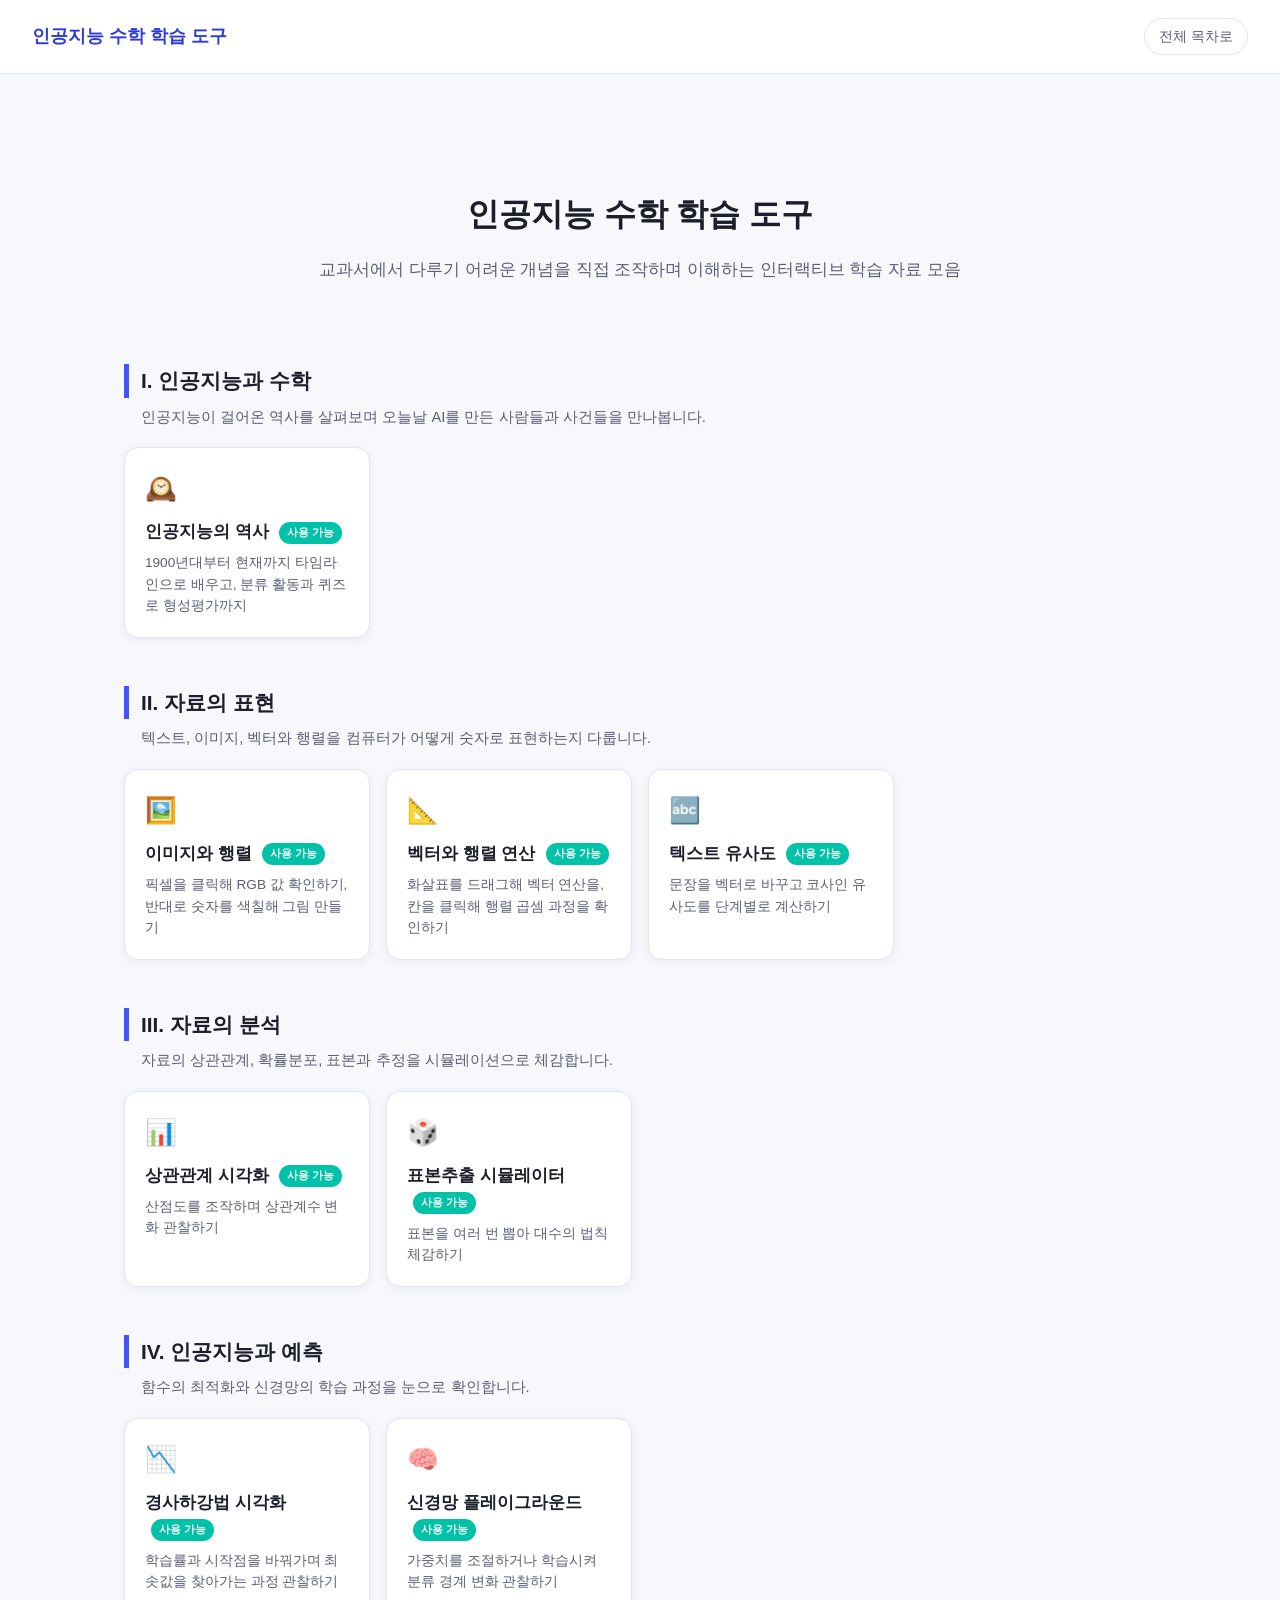
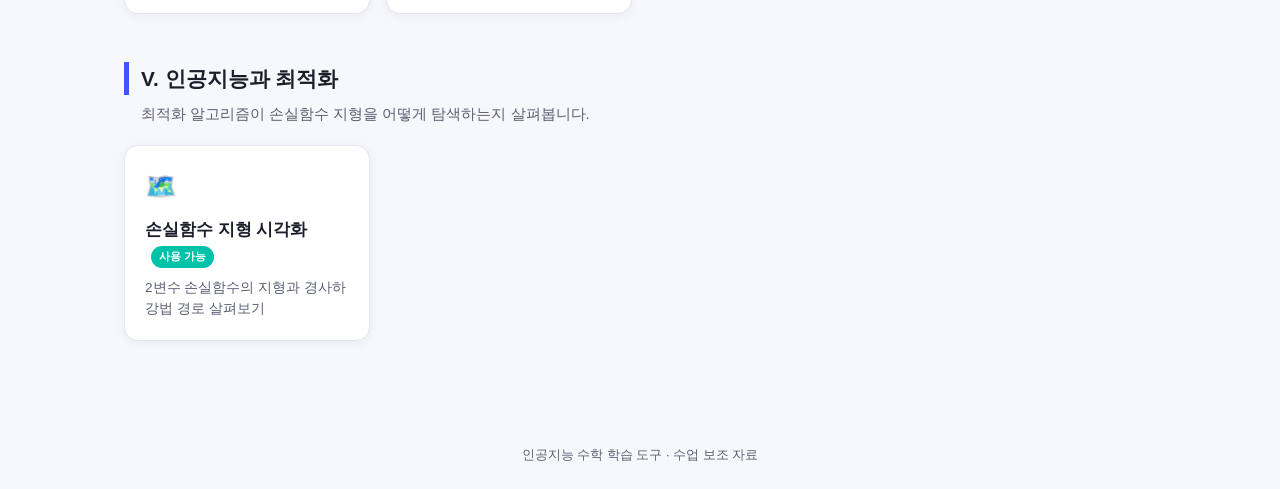
==== index.html @ 2210e761 "Fill missing AI-history images and complete the formative-assessment review Add Wikimedia photos/dia" ====
<!DOCTYPE html>
<html lang="ko">
<head>
<meta charset="UTF-8" />
<meta name="viewport" content="width=device-width, initial-scale=1.0" />
<title>인공지능 수학 학습 도구</title>
<link rel="stylesheet" href="assets/common.css" />
</head>
<body>
<div id="site-header"></div>

<div class="page-wrap">
  <section class="hero">
    <h1>인공지능 수학 학습 도구</h1>
    <p>교과서에서 다루기 어려운 개념을 직접 조작하며 이해하는 인터랙티브 학습 자료 모음</p>
  </section>

  <section class="unit-section">
    <h2>I. 인공지능과 수학</h2>
    <p class="unit-desc">인공지능이 걸어온 역사를 살펴보며 오늘날 AI를 만든 사람들과 사건들을 만나봅니다.</p>
    <div class="card-grid">
      <a class="tool-card" href="unit1-ai-history/ai-history.html">
        <div class="icon">🕰️</div>
        <h3>인공지능의 역사 <span class="badge">사용 가능</span></h3>
        <p>1900년대부터 현재까지 타임라인으로 배우고, 분류 활동과 퀴즈로 형성평가까지</p>
      </a>
    </div>
  </section>

  <section class="unit-section">
    <h2>II. 자료의 표현</h2>
    <p class="unit-desc">텍스트, 이미지, 벡터와 행렬을 컴퓨터가 어떻게 숫자로 표현하는지 다룹니다.</p>
    <div class="card-grid">
      <a class="tool-card" href="unit2-data-representation/image-matrix.html">
        <div class="icon">🖼️</div>
        <h3>이미지와 행렬 <span class="badge">사용 가능</span></h3>
        <p>픽셀을 클릭해 RGB 값 확인하기, 반대로 숫자를 색칠해 그림 만들기</p>
      </a>
      <a class="tool-card" href="unit2-data-representation/vector-matrix.html">
        <div class="icon">📐</div>
        <h3>벡터와 행렬 연산 <span class="badge">사용 가능</span></h3>
        <p>화살표를 드래그해 벡터 연산을, 칸을 클릭해 행렬 곱셈 과정을 확인하기</p>
      </a>
      <a class="tool-card" href="unit2-data-representation/text-similarity.html">
        <div class="icon">🔤</div>
        <h3>텍스트 유사도 <span class="badge">사용 가능</span></h3>
        <p>문장을 벡터로 바꾸고 코사인 유사도를 단계별로 계산하기</p>
      </a>
    </div>
  </section>

  <section class="unit-section">
    <h2>III. 자료의 분석</h2>
    <p class="unit-desc">자료의 상관관계, 확률분포, 표본과 추정을 시뮬레이션으로 체감합니다.</p>
    <div class="card-grid">
      <a class="tool-card" href="unit3-data-analysis/correlation.html">
        <div class="icon">📊</div>
        <h3>상관관계 시각화 <span class="badge">사용 가능</span></h3>
        <p>산점도를 조작하며 상관계수 변화 관찰하기</p>
      </a>
      <a class="tool-card" href="unit3-data-analysis/sampling-simulator.html">
        <div class="icon">🎲</div>
        <h3>표본추출 시뮬레이터 <span class="badge">사용 가능</span></h3>
        <p>표본을 여러 번 뽑아 대수의 법칙 체감하기</p>
      </a>
    </div>
  </section>

  <section class="unit-section">
    <h2>IV. 인공지능과 예측</h2>
    <p class="unit-desc">함수의 최적화와 신경망의 학습 과정을 눈으로 확인합니다.</p>
    <div class="card-grid">
      <a class="tool-card" href="unit4-prediction/gradient-descent.html">
        <div class="icon">📉</div>
        <h3>경사하강법 시각화 <span class="badge">사용 가능</span></h3>
        <p>학습률과 시작점을 바꿔가며 최솟값을 찾아가는 과정 관찰하기</p>
      </a>
      <a class="tool-card" href="unit4-prediction/neural-network-playground.html">
        <div class="icon">🧠</div>
        <h3>신경망 플레이그라운드 <span class="badge">사용 가능</span></h3>
        <p>가중치를 조절하거나 학습시켜 분류 경계 변화 관찰하기</p>
      </a>
    </div>
  </section>

  <section class="unit-section">
    <h2>V. 인공지능과 최적화</h2>
    <p class="unit-desc">최적화 알고리즘이 손실함수 지형을 어떻게 탐색하는지 살펴봅니다.</p>
    <div class="card-grid">
      <a class="tool-card" href="unit5-optimization/loss-landscape.html">
        <div class="icon">🗺️</div>
        <h3>손실함수 지형 시각화 <span class="badge">사용 가능</span></h3>
        <p>2변수 손실함수의 지형과 경사하강법 경로 살펴보기</p>
      </a>
    </div>
  </section>
</div>

<div id="site-footer"></div>
<script src="assets/common.js"></script>
<script>
  AIMath.header({ home: "index.html" });
  AIMath.footer();
</script>
</body>
</html>
---- assets/common.css ----
/* 인공지능 수학 학습 도구 - 공통 스타일 */

:root {
  --color-bg: #f7f8fc;
  --color-surface: #ffffff;
  --color-text: #1c1f2b;
  --color-text-muted: #5b5f73;
  --color-primary: #4353ff;
  --color-primary-dark: #2d3ad6;
  --color-accent: #00c2a8;
  --color-border: #e3e5f0;
  --shadow-card: 0 2px 10px rgba(30, 34, 60, 0.06);
  --shadow-card-hover: 0 8px 24px rgba(30, 34, 60, 0.12);
  --radius: 14px;
  --font-sans: "Pretendard", "Noto Sans KR", -apple-system, BlinkMacSystemFont,
    "Malgun Gothic", sans-serif;
}

* {
  box-sizing: border-box;
}

body {
  margin: 0;
  font-family: var(--font-sans);
  background: var(--color-bg);
  color: var(--color-text);
  line-height: 1.6;
}

a {
  color: inherit;
  text-decoration: none;
}

.site-header {
  display: flex;
  align-items: center;
  justify-content: space-between;
  padding: 18px 32px;
  background: var(--color-surface);
  border-bottom: 1px solid var(--color-border);
  position: sticky;
  top: 0;
  z-index: 10;
}

.site-header .brand {
  font-weight: 800;
  font-size: 1.1rem;
  color: var(--color-primary-dark);
}

.site-header .home-link {
  font-size: 0.9rem;
  color: var(--color-text-muted);
  padding: 6px 14px;
  border-radius: 999px;
  border: 1px solid var(--color-border);
}

.site-header .home-link:hover {
  background: var(--color-bg);
}

.page-wrap {
  max-width: 1080px;
  margin: 0 auto;
  padding: 40px 24px 80px;
}

.hero {
  text-align: center;
  padding: 48px 20px 16px;
}

.hero h1 {
  font-size: 2rem;
  margin-bottom: 8px;
}

.hero p {
  color: var(--color-text-muted);
  font-size: 1.05rem;
}

.unit-section {
  margin-top: 48px;
}

.unit-section h2 {
  font-size: 1.3rem;
  border-left: 5px solid var(--color-primary);
  padding-left: 12px;
  margin-bottom: 18px;
}

.unit-section .unit-desc {
  color: var(--color-text-muted);
  font-size: 0.92rem;
  margin: -10px 0 18px 17px;
}

.card-grid {
  display: grid;
  grid-template-columns: repeat(auto-fill, minmax(240px, 1fr));
  gap: 16px;
}

.tool-card {
  display: block;
  background: var(--color-surface);
  border: 1px solid var(--color-border);
  border-radius: var(--radius);
  padding: 20px;
  box-shadow: var(--shadow-card);
  transition: transform 0.15s ease, box-shadow 0.15s ease;
}

.tool-card:not(.disabled):hover {
  transform: translateY(-3px);
  box-shadow: var(--shadow-card-hover);
}

.tool-card .icon {
  font-size: 1.6rem;
}

.tool-card h3 {
  margin: 10px 0 6px;
  font-size: 1.05rem;
}

.tool-card p {
  margin: 0;
  font-size: 0.85rem;
  color: var(--color-text-muted);
}

.tool-card.disabled {
  opacity: 0.5;
  cursor: not-allowed;
}

.badge {
  display: inline-block;
  font-size: 0.7rem;
  padding: 2px 8px;
  border-radius: 999px;
  background: var(--color-accent);
  color: white;
  margin-left: 6px;
  vertical-align: middle;
}

.badge.soon {
  background: var(--color-text-muted);
}

/* 개별 도구 페이지 공통 레이아웃 */
.tool-header {
  margin-bottom: 24px;
}

.tool-header h1 {
  font-size: 1.5rem;
  margin-bottom: 6px;
}

.tool-header p {
  color: var(--color-text-muted);
}

.panel {
  background: var(--color-surface);
  border: 1px solid var(--color-border);
  border-radius: var(--radius);
  padding: 24px;
  box-shadow: var(--shadow-card);
  margin-bottom: 24px;
}

.controls {
  display: flex;
  flex-wrap: wrap;
  gap: 20px;
  align-items: center;
  margin-bottom: 16px;
}

.control-group {
  display: flex;
  flex-direction: column;
  gap: 6px;
  font-size: 0.85rem;
  color: var(--color-text-muted);
}

.control-group input[type="range"] {
  width: 180px;
}

.control-group .value {
  color: var(--color-text);
  font-weight: 600;
}

button {
  font-family: inherit;
  font-size: 0.9rem;
  padding: 9px 18px;
  border-radius: 999px;
  border: none;
  background: var(--color-primary);
  color: white;
  cursor: pointer;
  transition: background 0.15s ease;
}

button:hover {
  background: var(--color-primary-dark);
}

button.secondary {
  background: var(--color-surface);
  color: var(--color-text);
  border: 1px solid var(--color-border);
}

button.secondary:hover {
  background: var(--color-bg);
}

canvas {
  width: 100%;
  display: block;
  background: var(--color-surface);
  border-radius: 10px;
}

.log-table {
  width: 100%;
  border-collapse: collapse;
  font-size: 0.85rem;
}

.log-table th,
.log-table td {
  text-align: right;
  padding: 6px 10px;
  border-bottom: 1px solid var(--color-border);
}

.log-table th:first-child,
.log-table td:first-child {
  text-align: left;
}

.stat-row {
  display: flex;
  gap: 24px;
  flex-wrap: wrap;
  font-size: 0.95rem;
  margin-bottom: 16px;
}

.stat-row .stat {
  background: var(--color-bg);
  border-radius: 10px;
  padding: 10px 16px;
}

.stat .label {
  font-size: 0.75rem;
  color: var(--color-text-muted);
  display: block;
}

.stat .val {
  font-weight: 700;
  font-size: 1.1rem;
}

.site-footer {
  text-align: center;
  padding: 24px;
  color: var(--color-text-muted);
  font-size: 0.8rem;
}
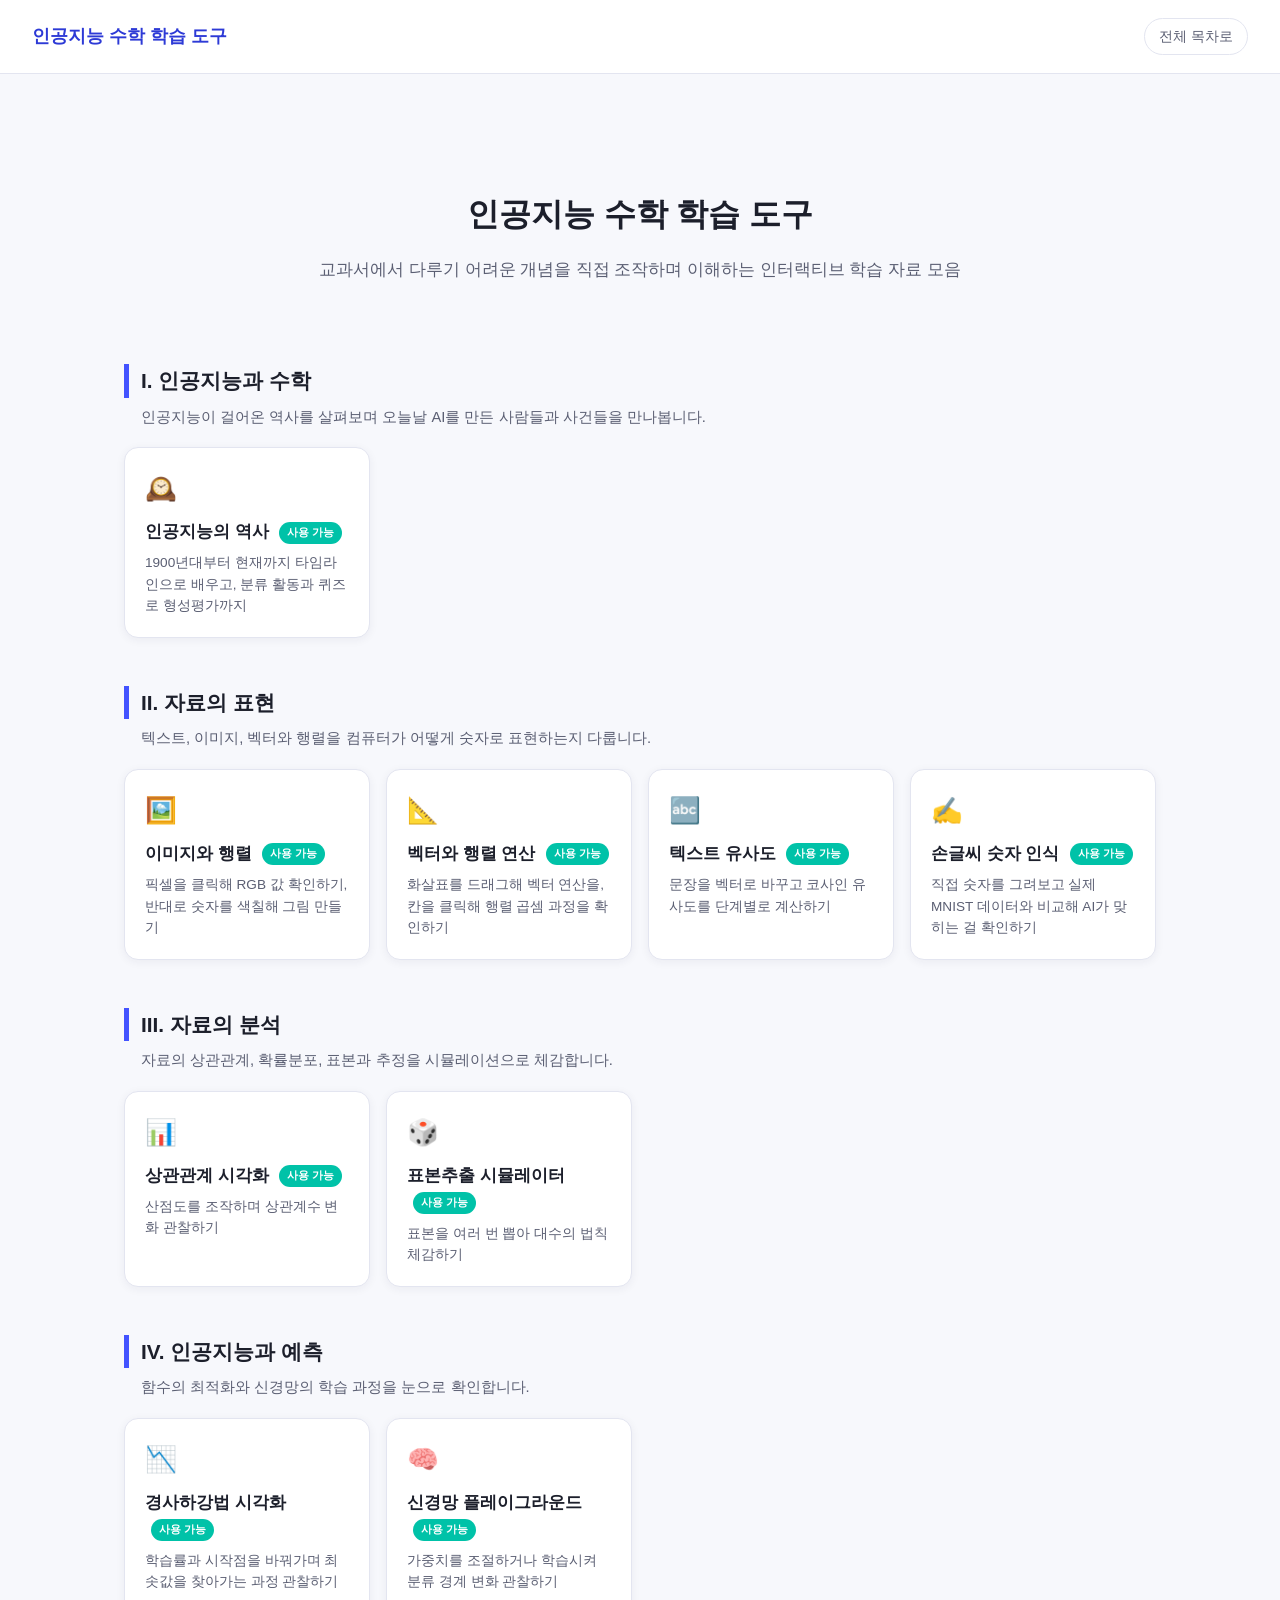
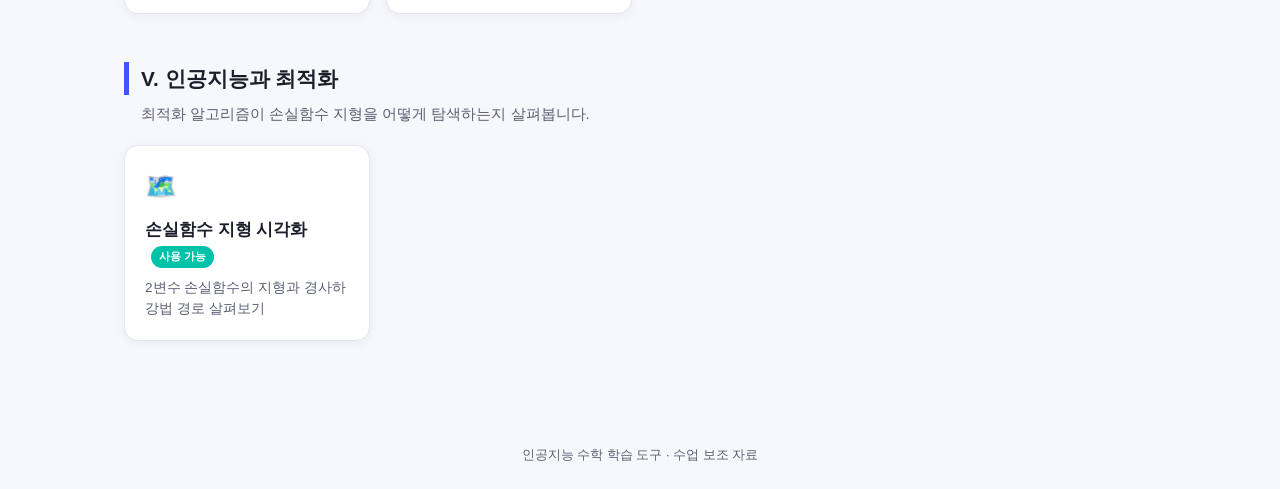
==== commit e06bb4ac: "Add MNIST-based handwriting digit recognition to Unit 2 Students draw a digit on a canvas and the pa" ====
--- a/index.html
+++ b/index.html
@@ -45,6 +45,11 @@
         <div class="icon">🔤</div>
         <h3>텍스트 유사도 <span class="badge">사용 가능</span></h3>
         <p>문장을 벡터로 바꾸고 코사인 유사도를 단계별로 계산하기</p>
+      </a>
+      <a class="tool-card" href="unit2-data-representation/handwriting-recognition.html">
+        <div class="icon">✍️</div>
+        <h3>손글씨 숫자 인식 <span class="badge">사용 가능</span></h3>
+        <p>직접 숫자를 그려보고 실제 MNIST 데이터와 비교해 AI가 맞히는 걸 확인하기</p>
       </a>
     </div>
   </section>
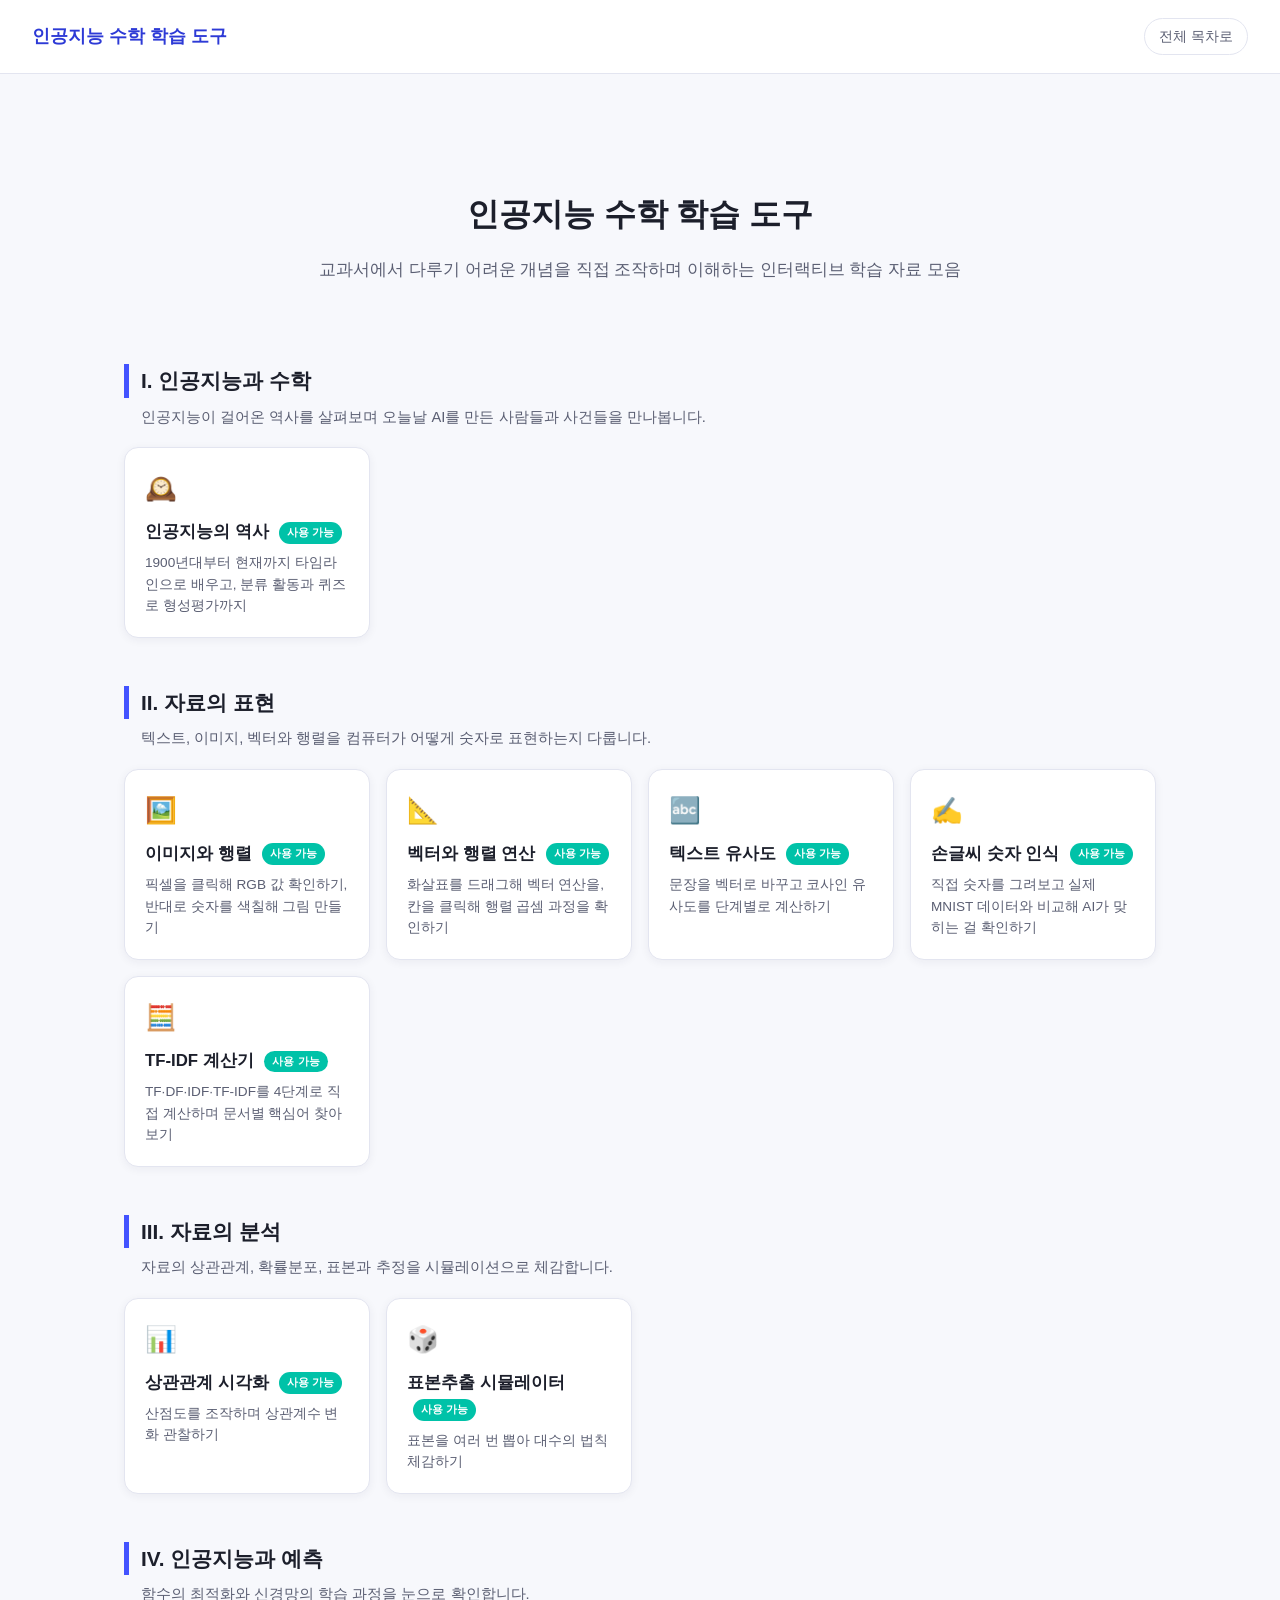
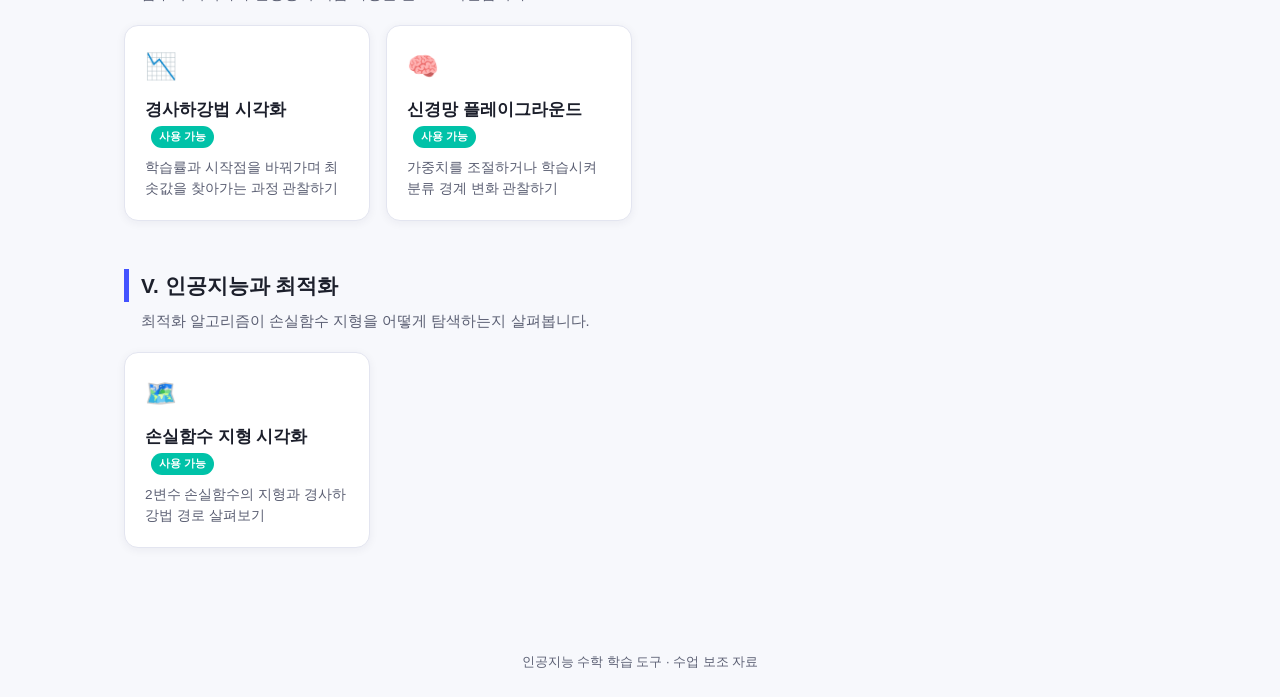
==== commit 98f0c9f0: "Add TF-IDF calculator practice tool to Unit 2 Students enter pre-tokenized words per document and st" ====
--- a/index.html
+++ b/index.html
@@ -50,6 +50,11 @@
         <div class="icon">✍️</div>
         <h3>손글씨 숫자 인식 <span class="badge">사용 가능</span></h3>
         <p>직접 숫자를 그려보고 실제 MNIST 데이터와 비교해 AI가 맞히는 걸 확인하기</p>
+      </a>
+      <a class="tool-card" href="unit2-data-representation/tfidf-calculator.html">
+        <div class="icon">🧮</div>
+        <h3>TF-IDF 계산기 <span class="badge">사용 가능</span></h3>
+        <p>TF·DF·IDF·TF-IDF를 4단계로 직접 계산하며 문서별 핵심어 찾아보기</p>
       </a>
     </div>
   </section>
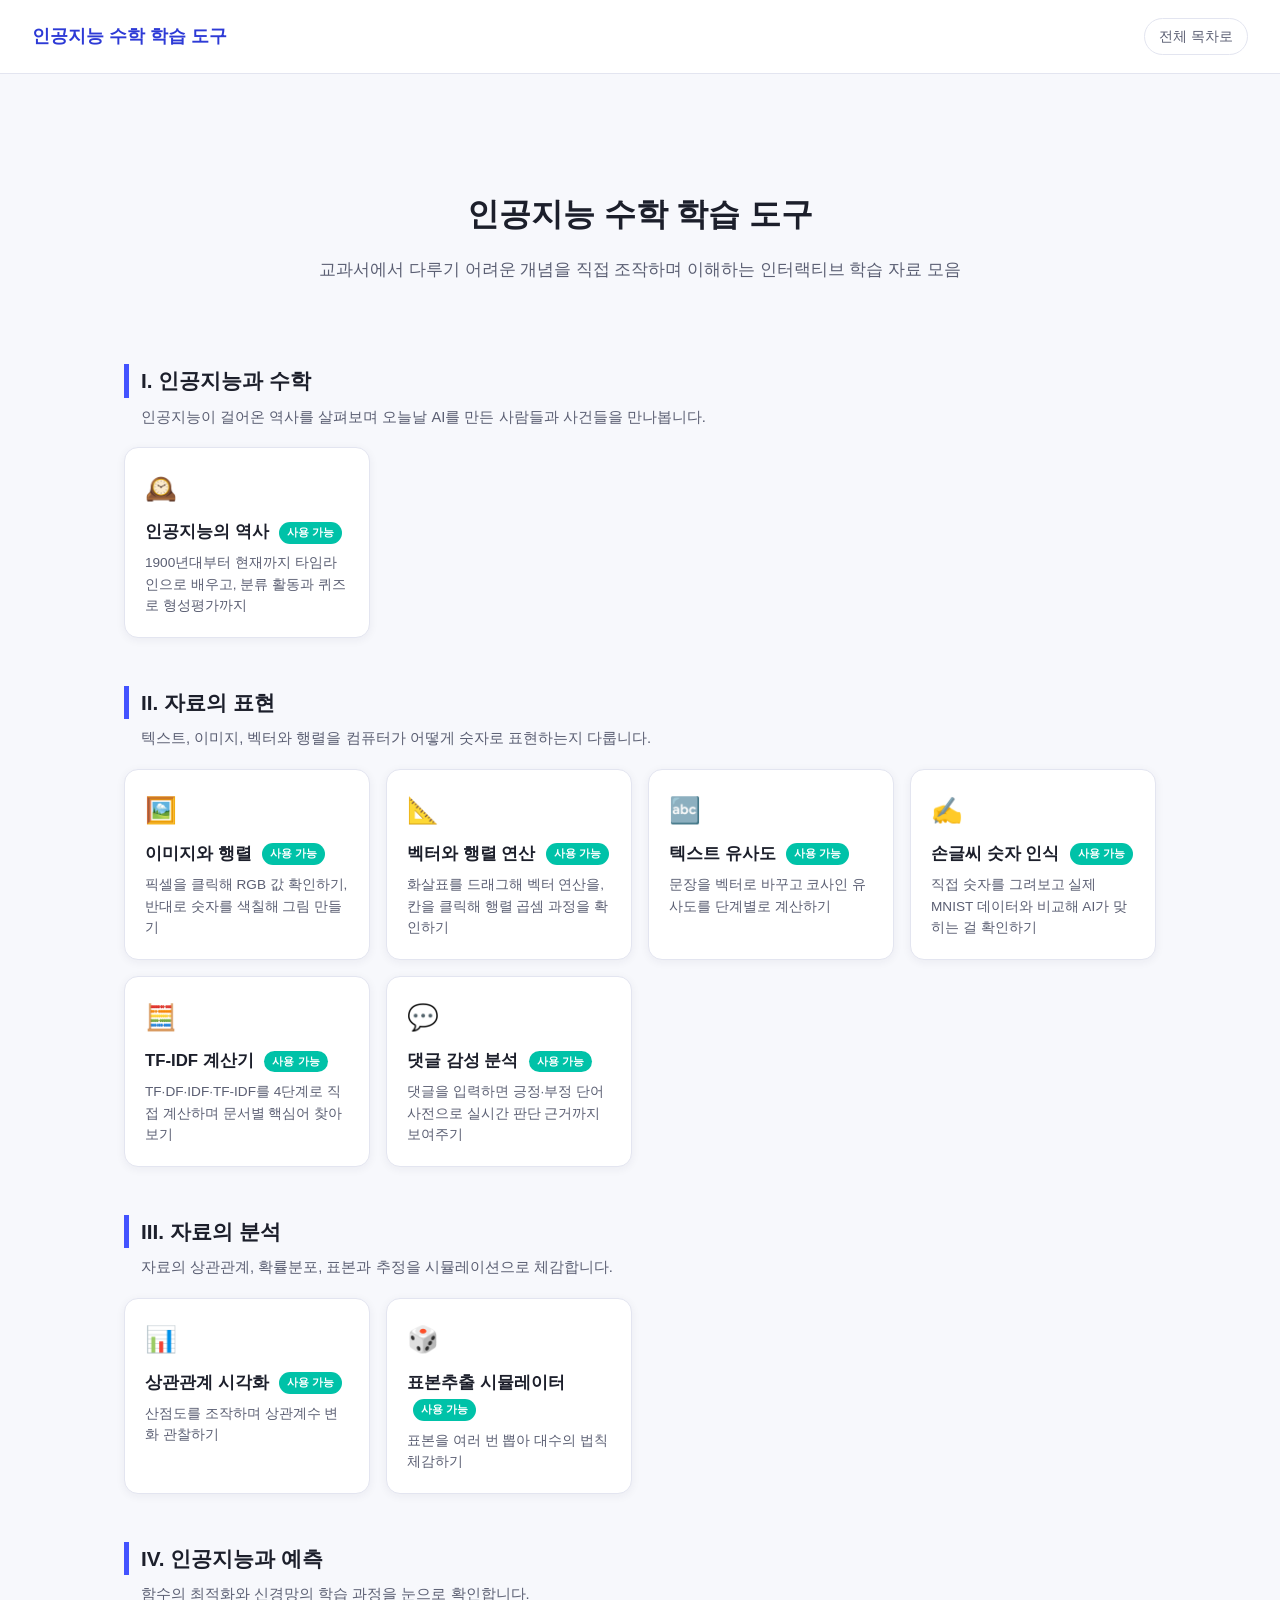
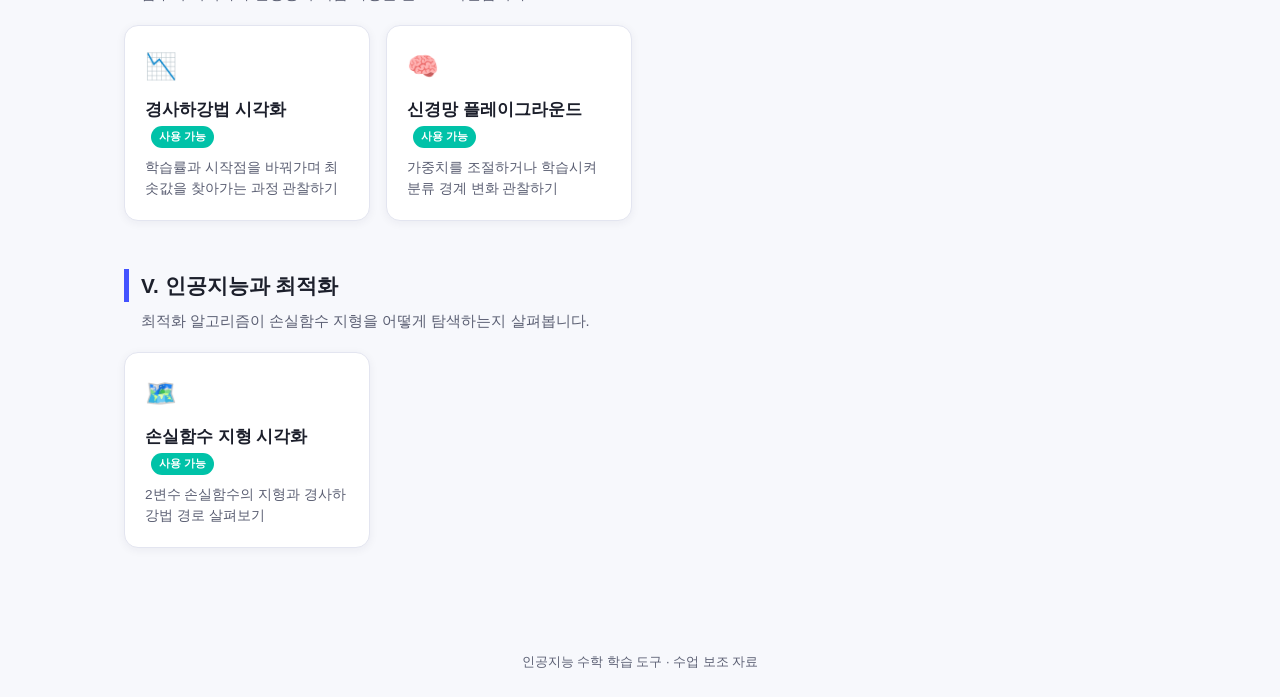
==== commit 92e7c503: "Add real-time comment sentiment classifier to Unit 2 Students type a comment and it's classified pos" ====
--- a/index.html
+++ b/index.html
@@ -55,6 +55,11 @@
         <div class="icon">🧮</div>
         <h3>TF-IDF 계산기 <span class="badge">사용 가능</span></h3>
         <p>TF·DF·IDF·TF-IDF를 4단계로 직접 계산하며 문서별 핵심어 찾아보기</p>
+      </a>
+      <a class="tool-card" href="unit2-data-representation/sentiment-analysis.html">
+        <div class="icon">💬</div>
+        <h3>댓글 감성 분석 <span class="badge">사용 가능</span></h3>
+        <p>댓글을 입력하면 긍정·부정 단어 사전으로 실시간 판단 근거까지 보여주기</p>
       </a>
     </div>
   </section>
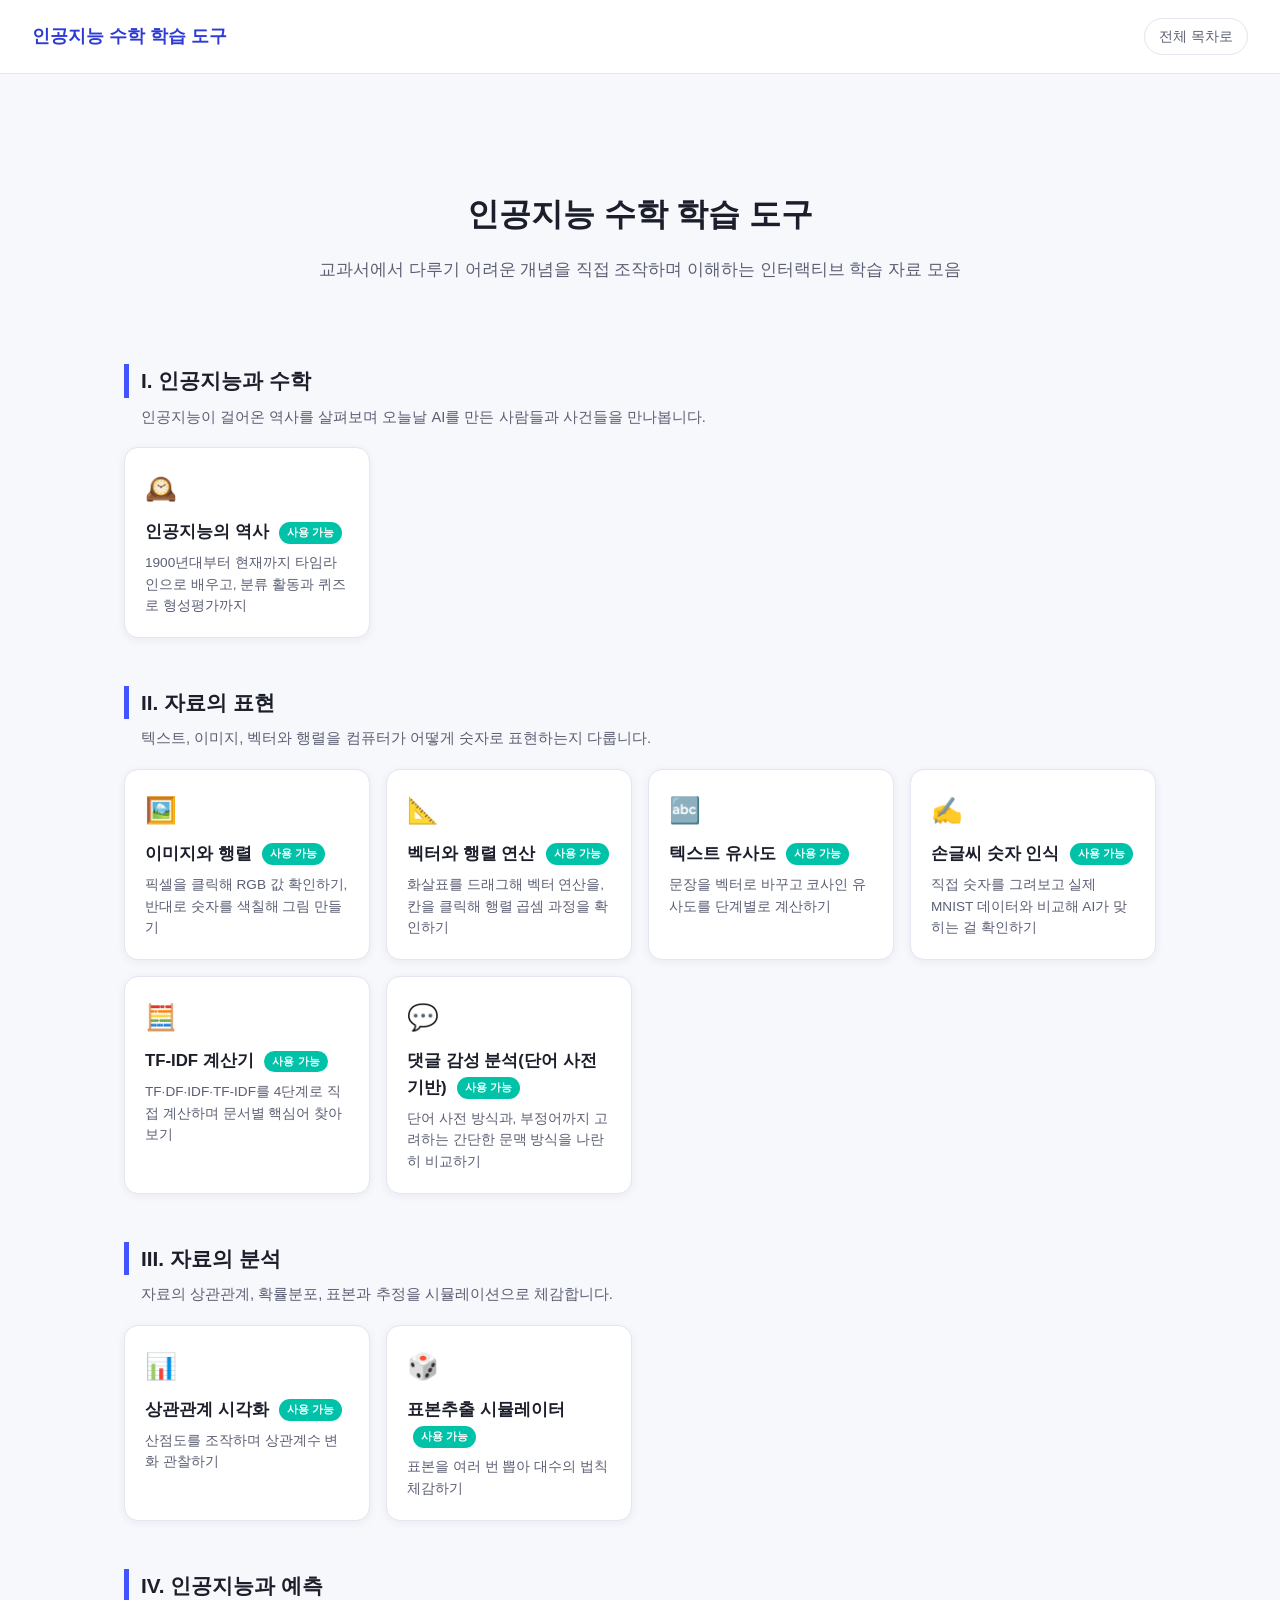
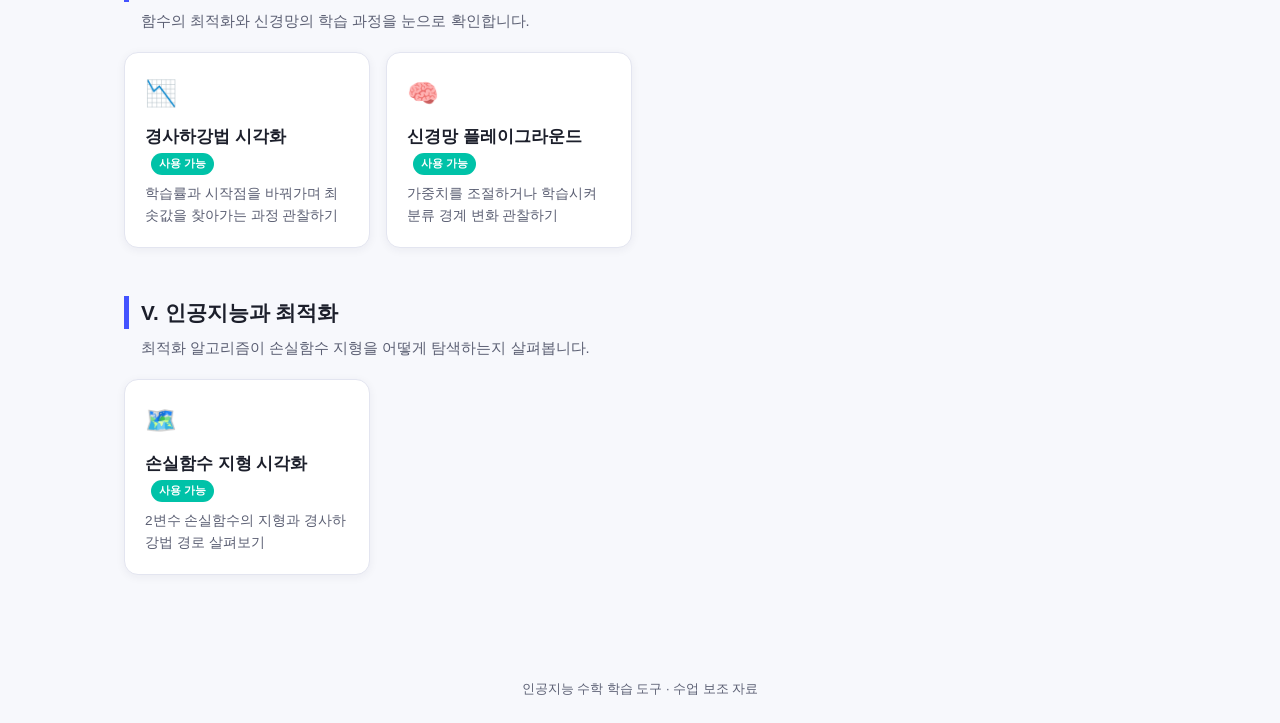
==== commit a6906a46: "Rename sentiment tool and add a simple context-aware second stage Renamed to "댓글 감성 분석(단어 사전 기반)" to" ====
--- a/index.html
+++ b/index.html
@@ -58,8 +58,8 @@
       </a>
       <a class="tool-card" href="unit2-data-representation/sentiment-analysis.html">
         <div class="icon">💬</div>
-        <h3>댓글 감성 분석 <span class="badge">사용 가능</span></h3>
-        <p>댓글을 입력하면 긍정·부정 단어 사전으로 실시간 판단 근거까지 보여주기</p>
+        <h3>댓글 감성 분석(단어 사전 기반) <span class="badge">사용 가능</span></h3>
+        <p>단어 사전 방식과, 부정어까지 고려하는 간단한 문맥 방식을 나란히 비교하기</p>
       </a>
     </div>
   </section>
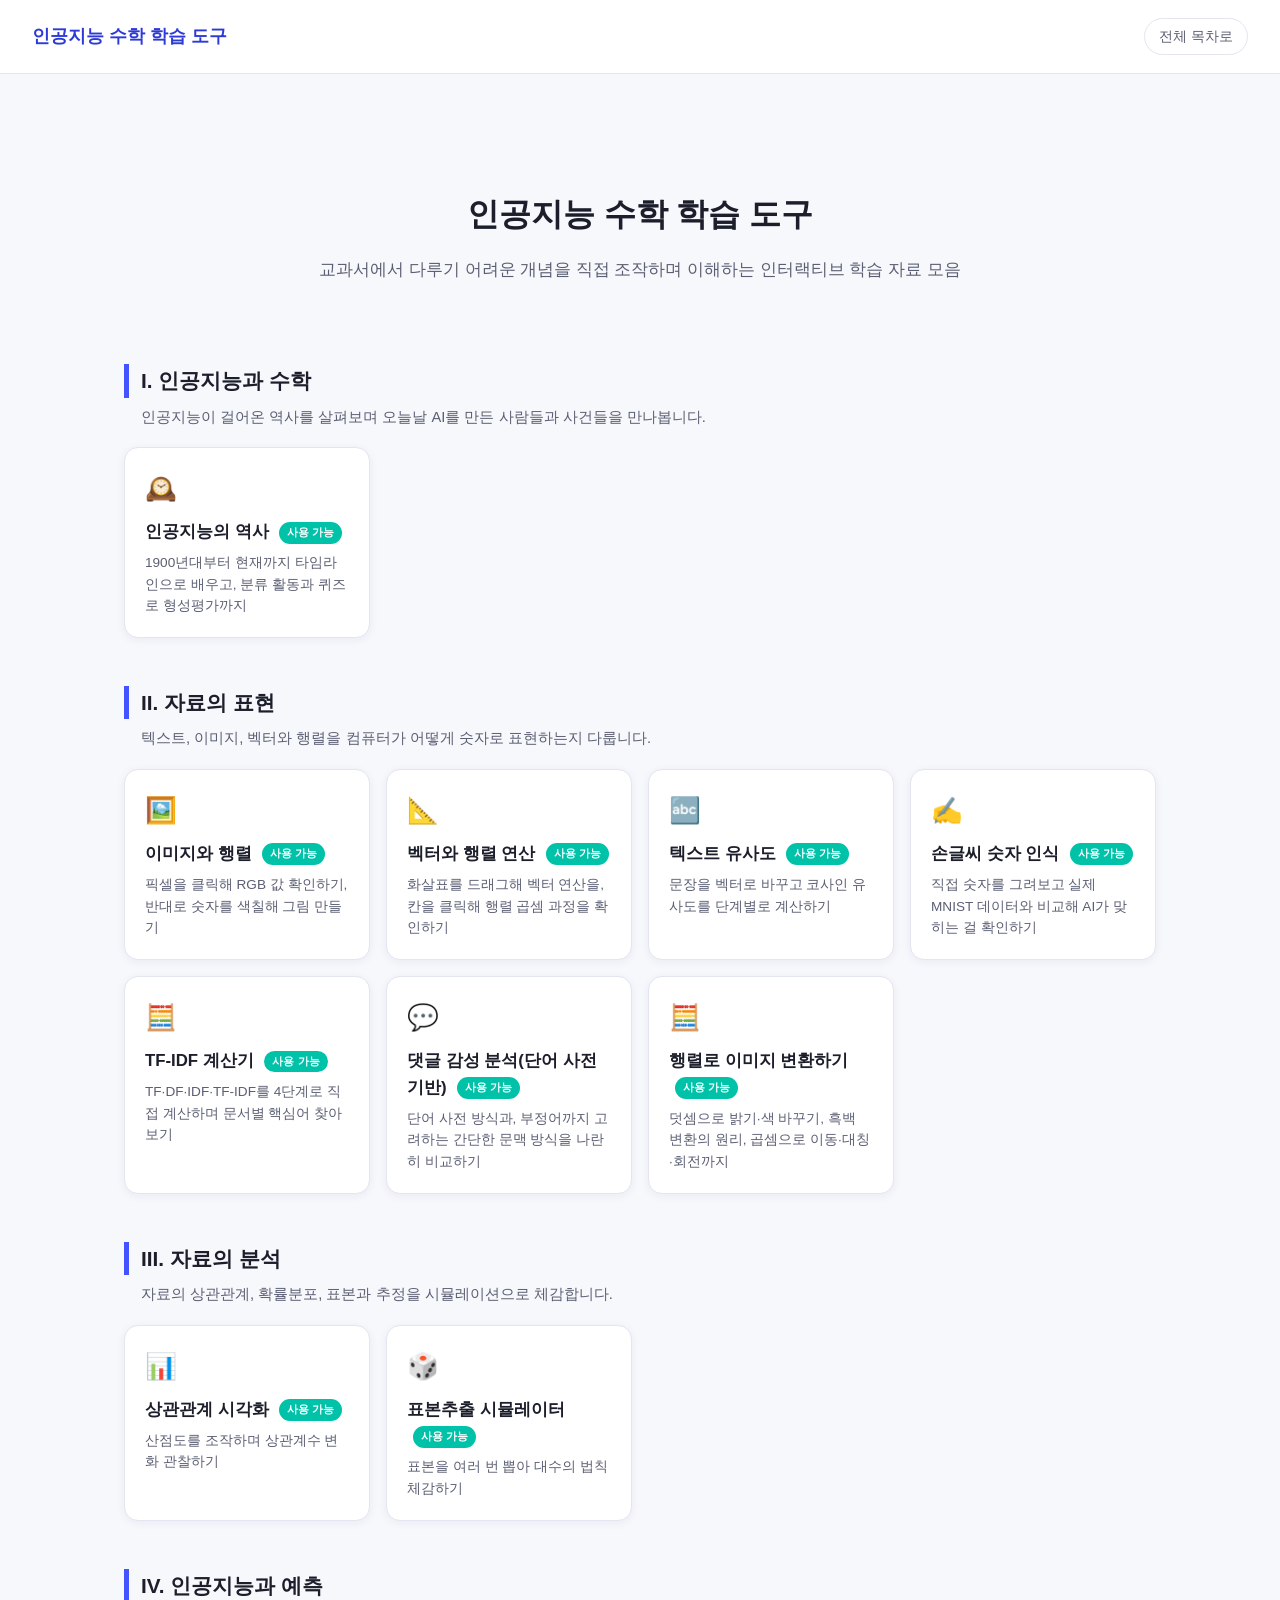
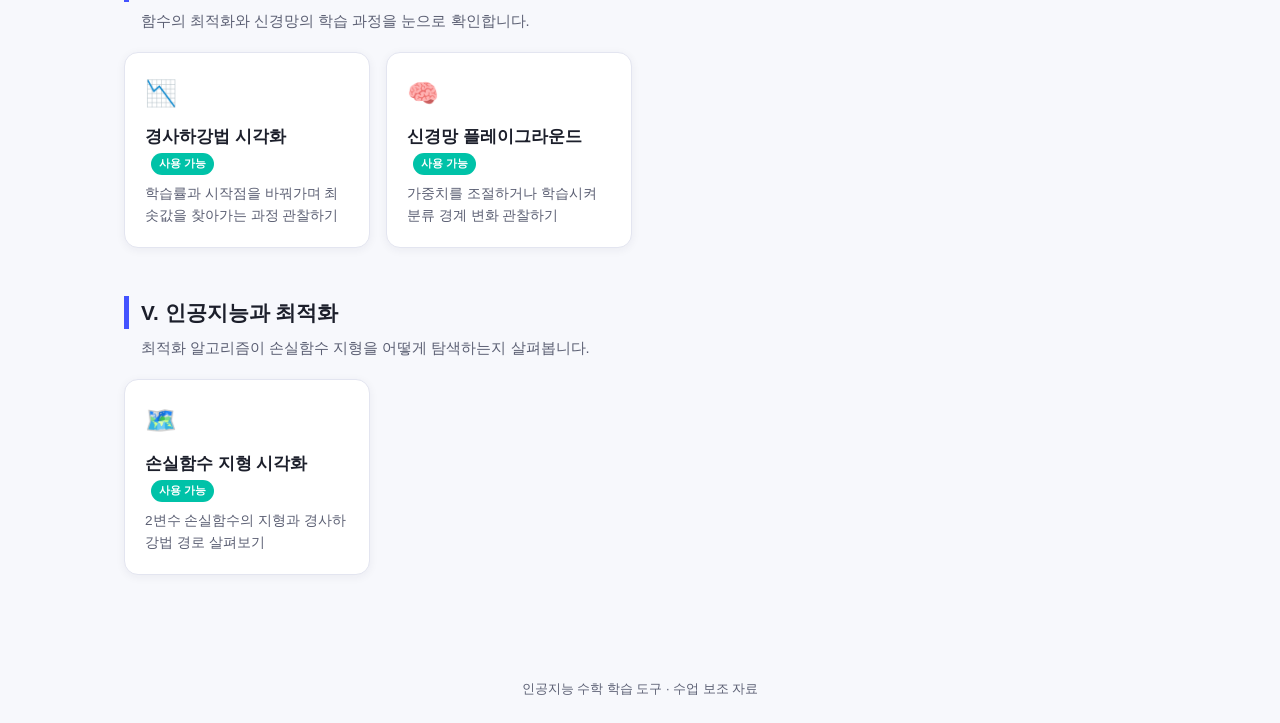
==== commit f7777322: "Add matrix-based image transform tool to Unit 2 Three modes on one page, all built around explicit 3" ====
--- a/index.html
+++ b/index.html
@@ -61,6 +61,11 @@
         <h3>댓글 감성 분석(단어 사전 기반) <span class="badge">사용 가능</span></h3>
         <p>단어 사전 방식과, 부정어까지 고려하는 간단한 문맥 방식을 나란히 비교하기</p>
       </a>
+      <a class="tool-card" href="unit2-data-representation/matrix-image-transform.html">
+        <div class="icon">🧮</div>
+        <h3>행렬로 이미지 변환하기 <span class="badge">사용 가능</span></h3>
+        <p>덧셈으로 밝기·색 바꾸기, 흑백 변환의 원리, 곱셈으로 이동·대칭·회전까지</p>
+      </a>
     </div>
   </section>
 
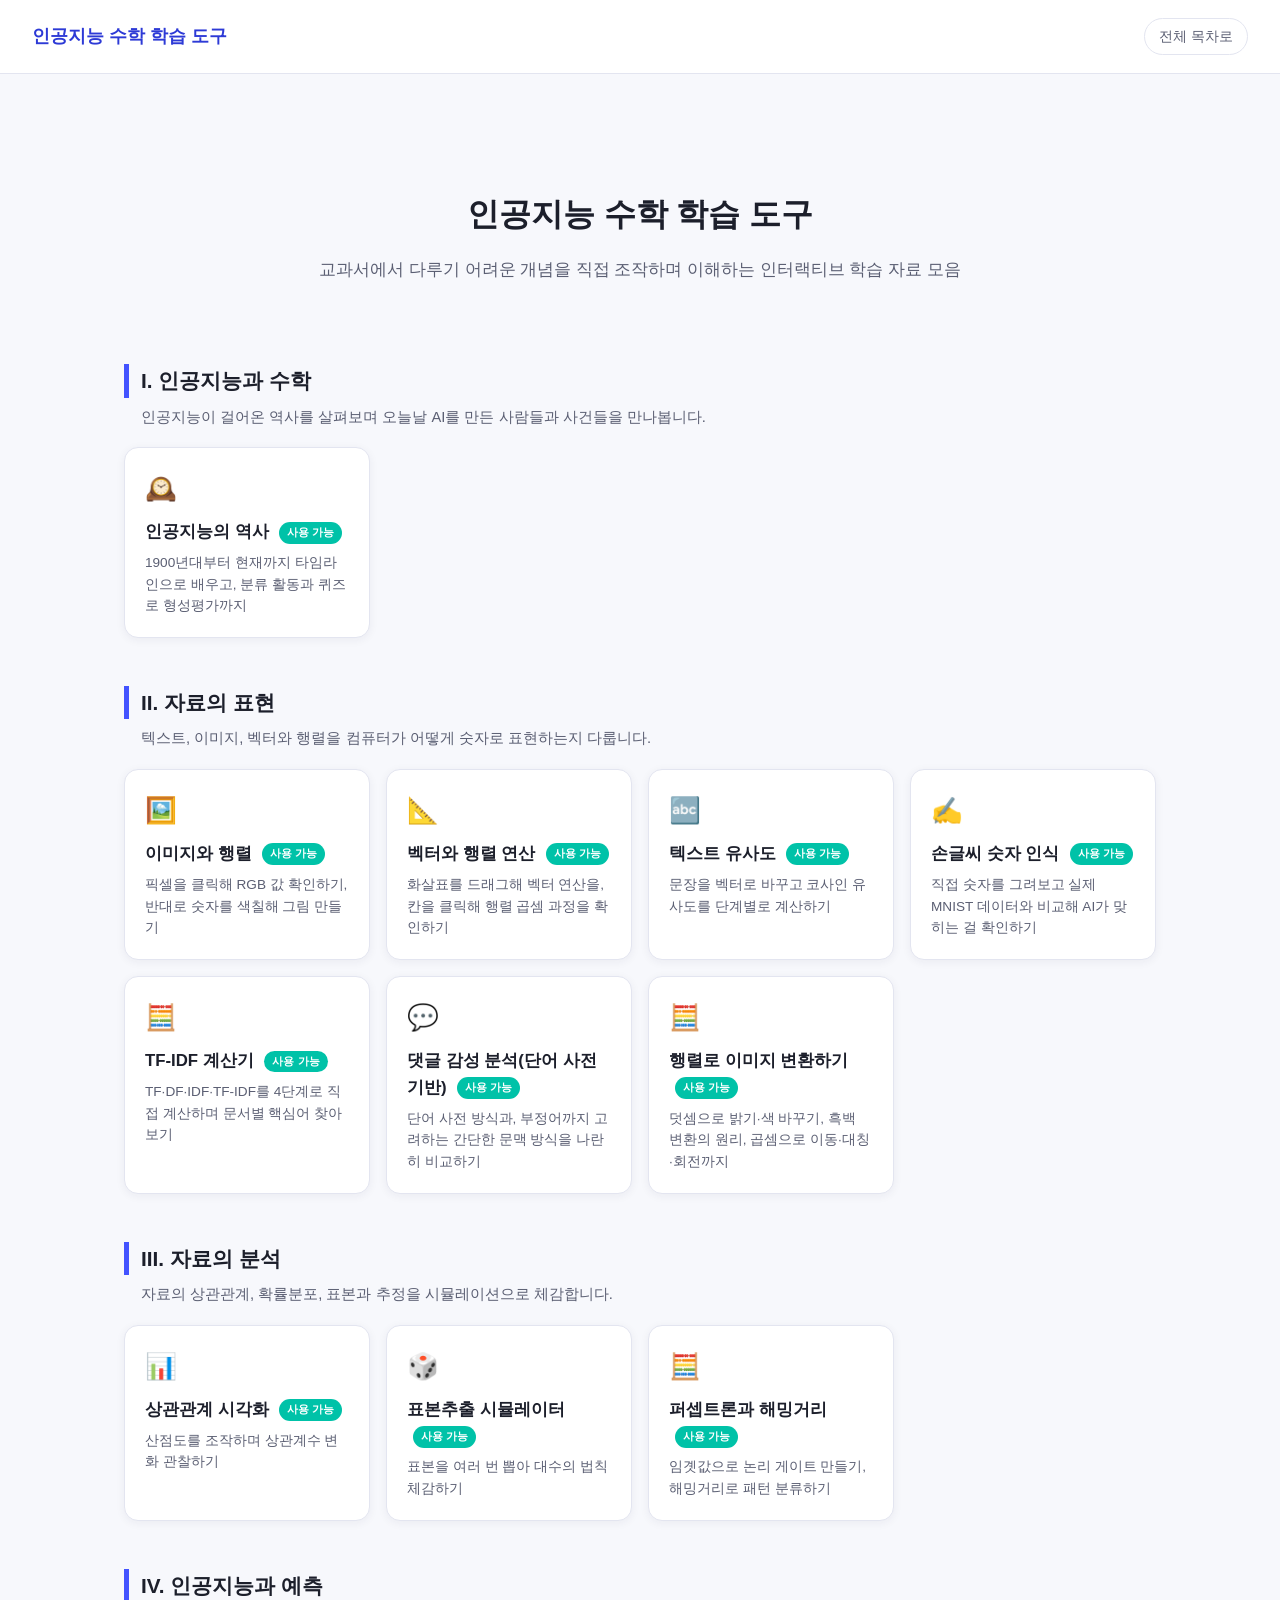
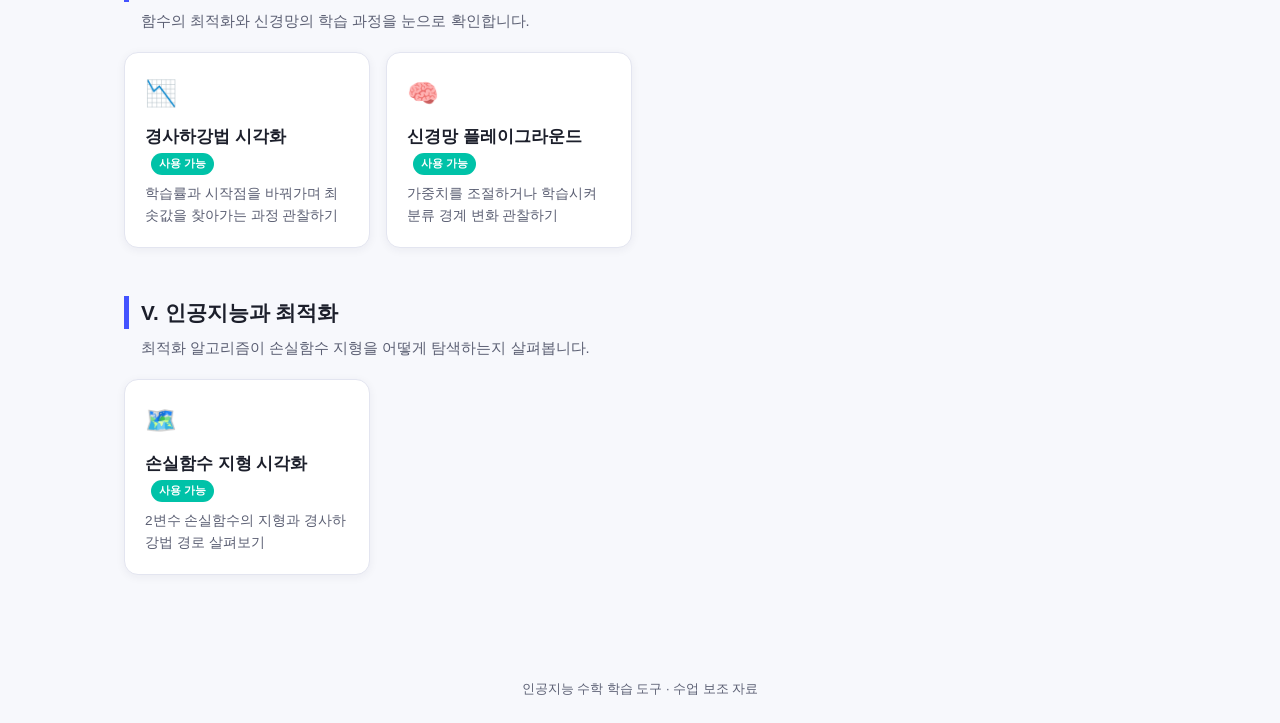
==== commit 02df3806: "Add perceptron/Hamming-distance tool to Unit 3 Sourced from the teacher's own "3분류와 예측" Notion lesso" ====
--- a/index.html
+++ b/index.html
@@ -83,6 +83,11 @@
         <h3>표본추출 시뮬레이터 <span class="badge">사용 가능</span></h3>
         <p>표본을 여러 번 뽑아 대수의 법칙 체감하기</p>
       </a>
+      <a class="tool-card" href="unit3-data-analysis/perceptron-hamming.html">
+        <div class="icon">🧮</div>
+        <h3>퍼셉트론과 해밍거리 <span class="badge">사용 가능</span></h3>
+        <p>임곗값으로 논리 게이트 만들기, 해밍거리로 패턴 분류하기</p>
+      </a>
     </div>
   </section>
 
